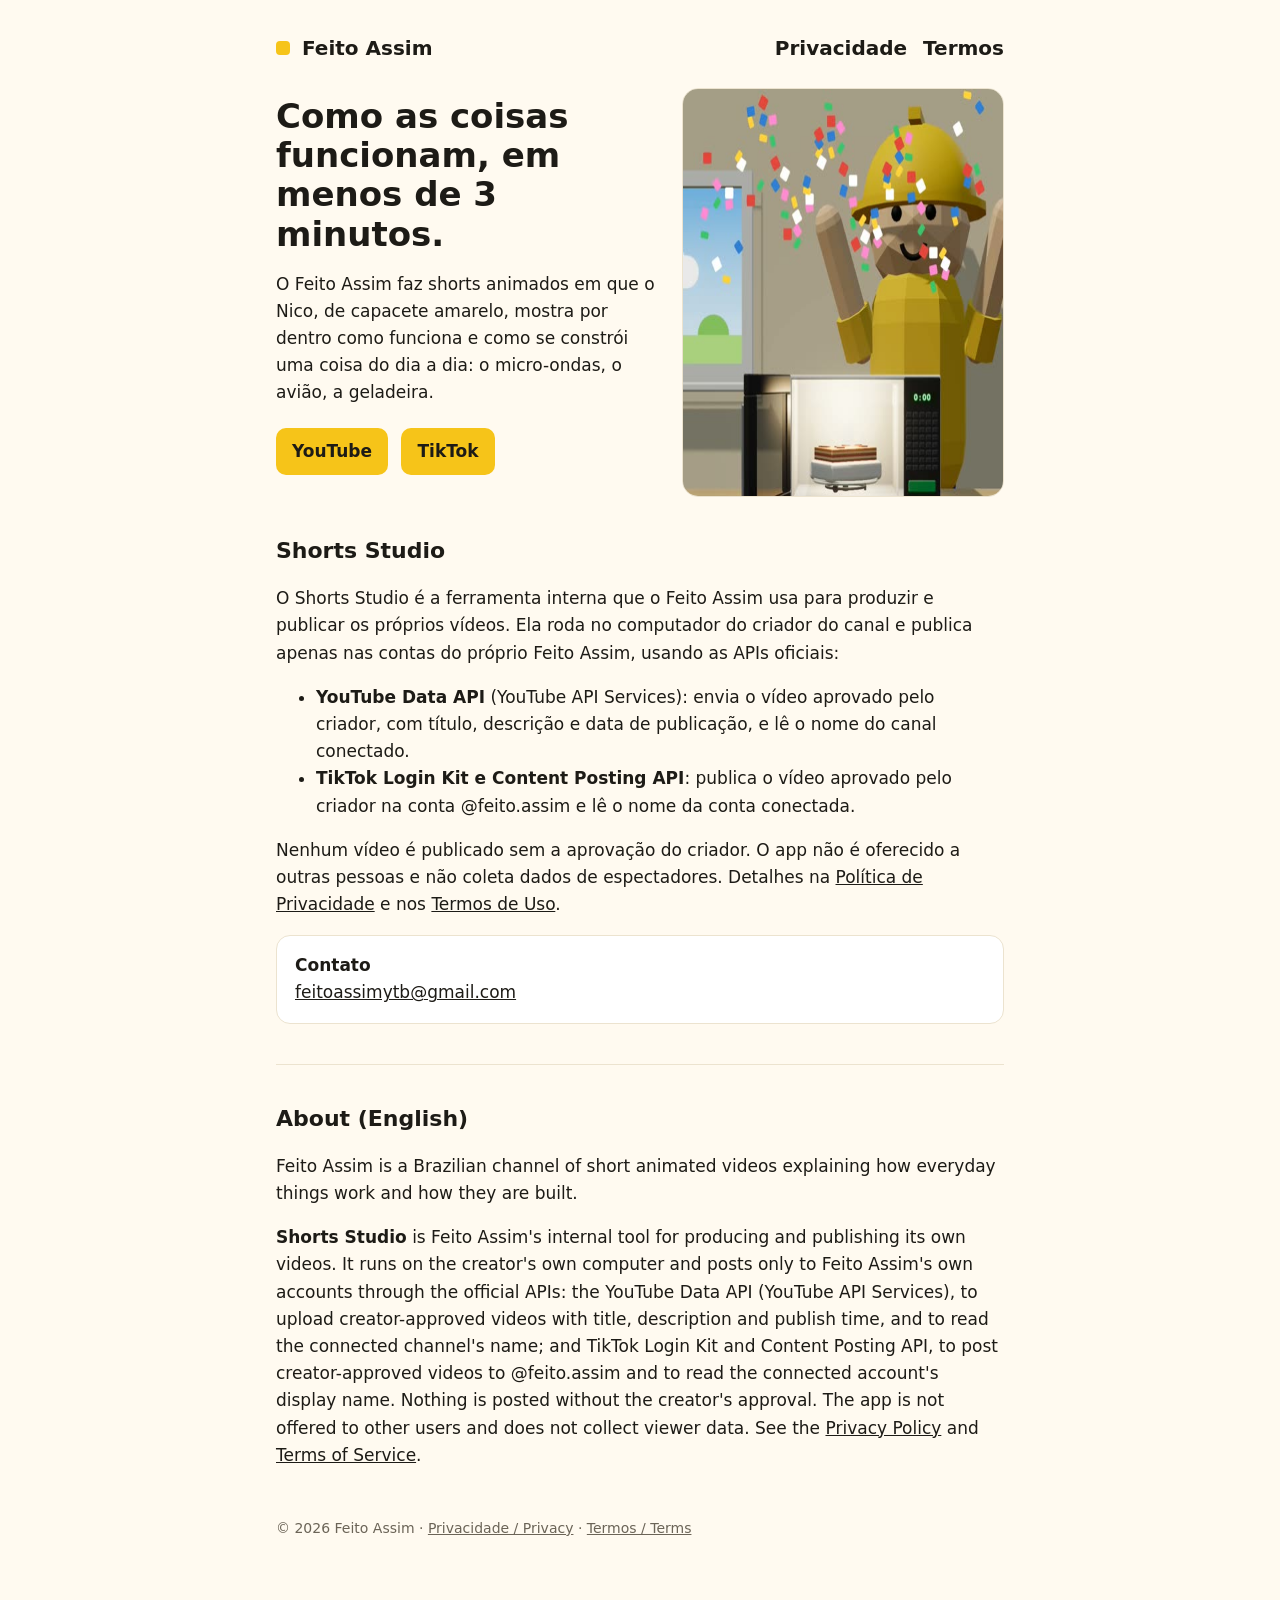
==== index.html @ c005b0bd "Site do Feito Assim: início, privacidade e termos Co-Authored-By: Claude Opus 5.5 <noreply@anthropic" ====
<!doctype html>
<html lang="pt-BR">
<head>
  <meta charset="utf-8">
  <meta name="viewport" content="width=device-width, initial-scale=1">
  <title>Feito Assim</title>
  <meta name="description" content="Feito Assim: shorts animados que mostram como as coisas funcionam e como se constroem.">
  <link rel="stylesheet" href="style.css">
</head>
<body>
<main>
  <header class="top">
    <span class="dot"></span><a href="./">Feito Assim</a>
    <nav><a href="privacy.html">Privacidade</a><a href="terms.html">Termos</a></nav>
  </header>

  <section class="hero">
    <div>
      <h1>Como as coisas funcionam, em menos de 3 minutos.</h1>
      <p>O Feito Assim faz shorts animados em que o Nico, de capacete amarelo, mostra por dentro como funciona e como se constrói uma coisa do dia a dia: o micro-ondas, o avião, a geladeira.</p>
      <p>
        <a class="btn" href="https://www.youtube.com/channel/UCoe7hYEBOX_LlvVfUPOHCBA">YouTube</a>
        <a class="btn" href="https://www.tiktok.com/@feito.assim">TikTok</a>
      </p>
    </div>
    <img src="assets/nico.jpg" alt="O Nico comemorando ao lado de um micro-ondas aberto" width="480" height="409">
  </section>

  <h2>Shorts Studio</h2>
  <p>O Shorts Studio é a ferramenta interna que o Feito Assim usa para produzir e publicar os próprios vídeos. Ela roda no computador do criador do canal e publica apenas nas contas do próprio Feito Assim, usando as APIs oficiais:</p>
  <ul>
    <li><b>YouTube Data API</b> (YouTube API Services): envia o vídeo aprovado pelo criador, com título, descrição e data de publicação, e lê o nome do canal conectado.</li>
    <li><b>TikTok Login Kit e Content Posting API</b>: publica o vídeo aprovado pelo criador na conta @feito.assim e lê o nome da conta conectada.</li>
  </ul>
  <p>Nenhum vídeo é publicado sem a aprovação do criador. O app não é oferecido a outras pessoas e não coleta dados de espectadores. Detalhes na <a href="privacy.html">Política de Privacidade</a> e nos <a href="terms.html">Termos de Uso</a>.</p>

  <div class="card">
    <b>Contato</b><br>
    <a href="mailto:feitoassimytb@gmail.com">feitoassimytb@gmail.com</a>
  </div>

  <hr>
  <section lang="en">
    <h2>About (English)</h2>
    <p>Feito Assim is a Brazilian channel of short animated videos explaining how everyday things work and how they are built.</p>
    <p><b>Shorts Studio</b> is Feito Assim's internal tool for producing and publishing its own videos. It runs on the creator's own computer and posts only to Feito Assim's own accounts through the official APIs: the YouTube Data API (YouTube API Services), to upload creator-approved videos with title, description and publish time, and to read the connected channel's name; and TikTok Login Kit and Content Posting API, to post creator-approved videos to @feito.assim and to read the connected account's display name. Nothing is posted without the creator's approval. The app is not offered to other users and does not collect viewer data. See the <a href="privacy.html">Privacy Policy</a> and <a href="terms.html">Terms of Service</a>.</p>
  </section>

  <footer>© 2026 Feito Assim · <a href="privacy.html">Privacidade / Privacy</a> · <a href="terms.html">Termos / Terms</a></footer>
</main>
</body>
</html>
---- style.css ----
:root { --bg: #fffaf0; --ink: #1d1b16; --mute: #6b6457; --accent: #f6c419; --card: #ffffff; --line: #ece3cf; }
@media (prefers-color-scheme: dark) { :root { --bg: #16140f; --ink: #f4efe4; --mute: #b3ab9a; --card: #211e17; --line: #353025; } }
* { box-sizing: border-box; }
body { margin: 0; background: var(--bg); color: var(--ink); font: 17px/1.6 system-ui, -apple-system, "Segoe UI", Roboto, sans-serif; }
main { max-width: 760px; margin: 0 auto; padding: 32px 16px 64px; }
header.top { display: flex; align-items: center; gap: 12px; margin-bottom: 24px; }
header.top a { color: inherit; text-decoration: none; font-weight: 800; font-size: 20px; }
.dot { width: 14px; height: 14px; border-radius: 4px; background: var(--accent); display: inline-block; }
nav { margin-left: auto; display: flex; gap: 16px; font-size: 15px; }
nav a { color: var(--mute); }
h1 { font-size: 34px; line-height: 1.15; margin: 8px 0 12px; }
h2 { font-size: 22px; margin: 36px 0 8px; }
h3 { font-size: 18px; margin: 24px 0 6px; }
p, li { color: var(--ink); }
.mute { color: var(--mute); }
.hero { display: grid; grid-template-columns: 1fr; gap: 20px; align-items: center; }
@media (min-width: 640px) { .hero { grid-template-columns: 1.2fr 1fr; } }
.hero img { width: 100%; border-radius: 16px; border: 1px solid var(--line); }
.card { background: var(--card); border: 1px solid var(--line); border-radius: 14px; padding: 16px 18px; margin: 16px 0; }
.btn { display: inline-block; background: var(--accent); color: #1d1b16; font-weight: 700; padding: 10px 16px; border-radius: 10px; text-decoration: none; margin: 4px 8px 4px 0; }
a { color: inherit; }
hr { border: 0; border-top: 1px solid var(--line); margin: 40px 0 24px; }
footer { font-size: 14px; color: var(--mute); margin-top: 48px; }
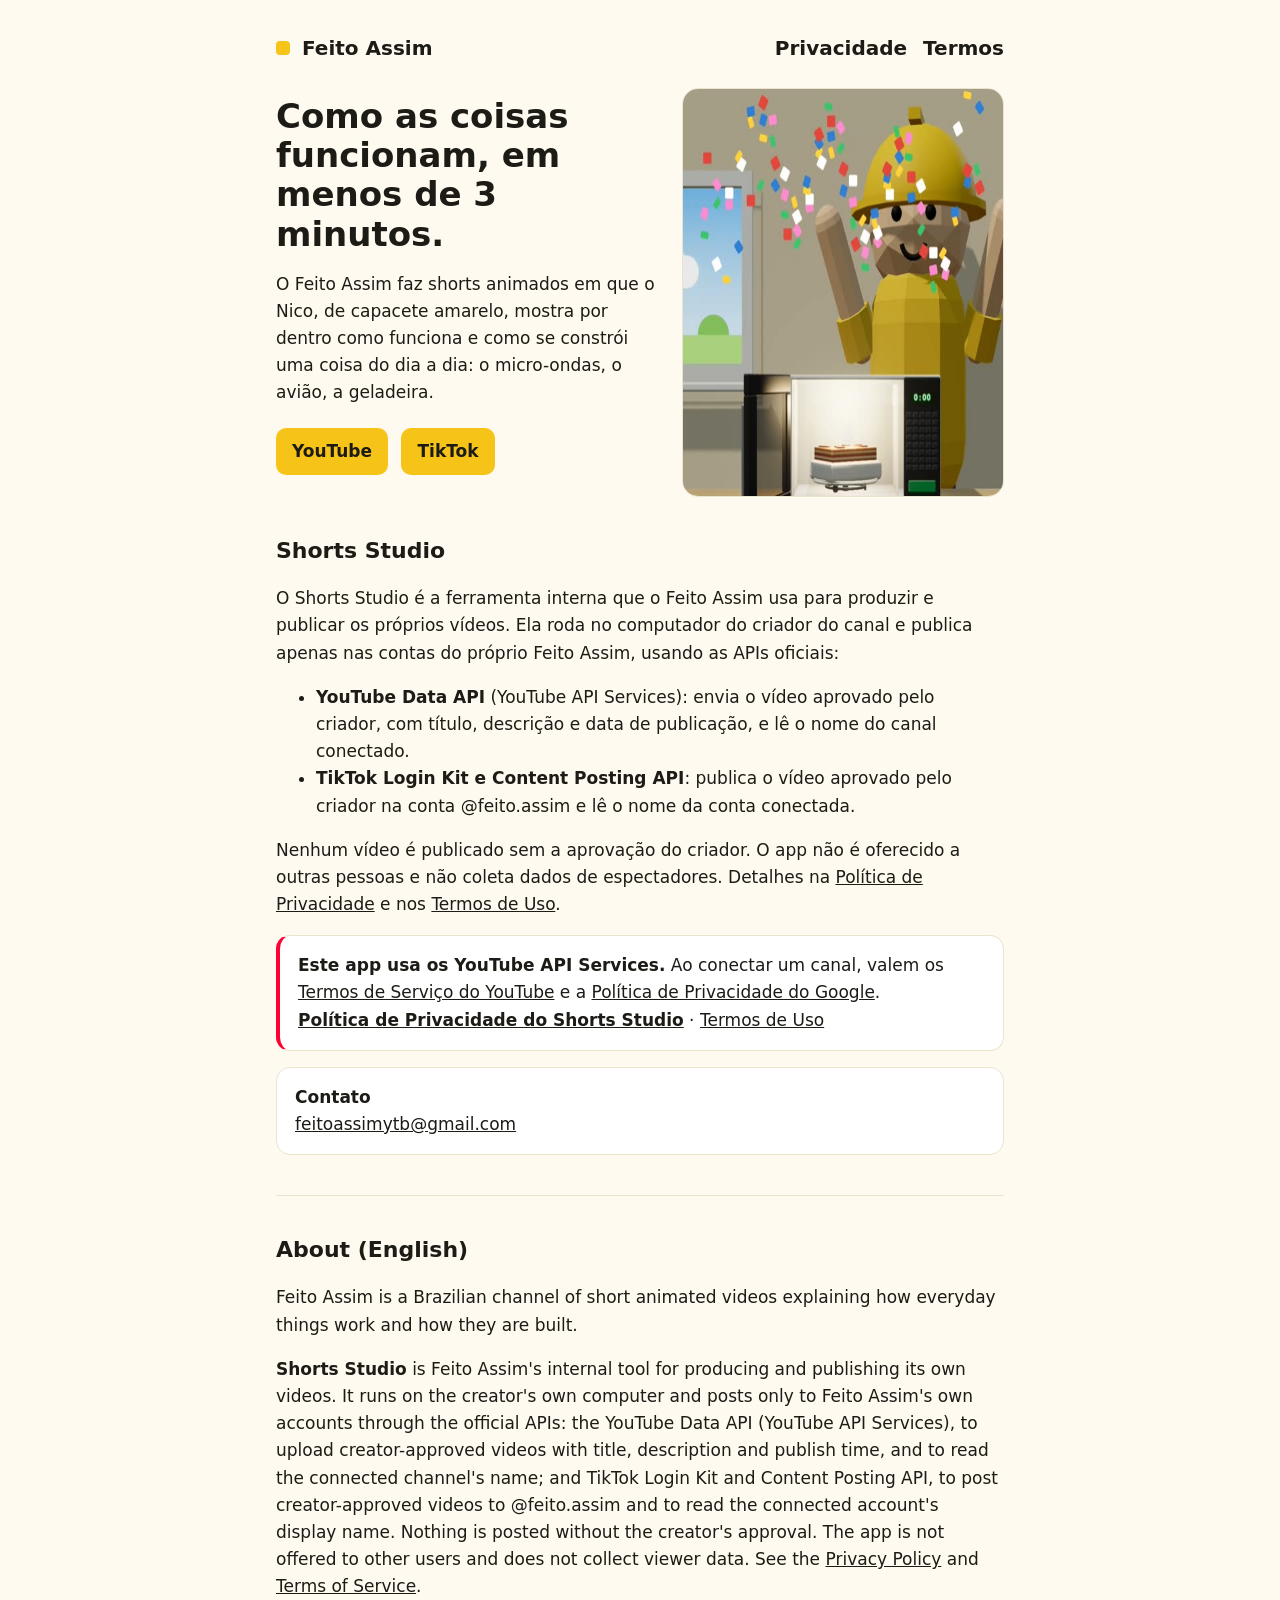
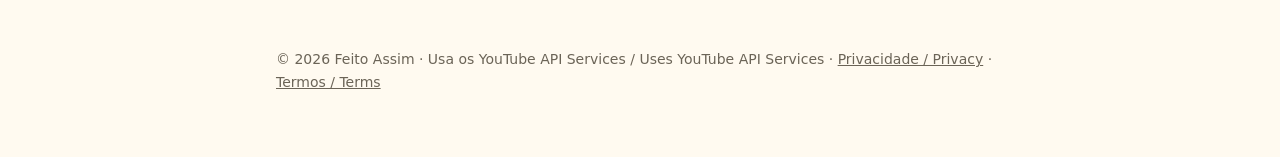
==== commit b977e443: "Início: aviso de uso dos YouTube API Services junto do link de privacidade Co-Authored-By: Claude Op" ====
--- a/index.html
+++ b/index.html
@@ -34,6 +34,11 @@
   </ul>
   <p>Nenhum vídeo é publicado sem a aprovação do criador. O app não é oferecido a outras pessoas e não coleta dados de espectadores. Detalhes na <a href="privacy.html">Política de Privacidade</a> e nos <a href="terms.html">Termos de Uso</a>.</p>
 
+  <div class="card yt">
+    <b>Este app usa os YouTube API Services.</b> Ao conectar um canal, valem os <a href="https://www.youtube.com/t/terms">Termos de Serviço do YouTube</a> e a <a href="https://policies.google.com/privacy">Política de Privacidade do Google</a>.<br>
+    <a href="privacy.html"><b>Política de Privacidade do Shorts Studio</b></a> · <a href="terms.html">Termos de Uso</a>
+  </div>
+
   <div class="card">
     <b>Contato</b><br>
     <a href="mailto:feitoassimytb@gmail.com">feitoassimytb@gmail.com</a>
@@ -46,7 +51,7 @@
     <p><b>Shorts Studio</b> is Feito Assim's internal tool for producing and publishing its own videos. It runs on the creator's own computer and posts only to Feito Assim's own accounts through the official APIs: the YouTube Data API (YouTube API Services), to upload creator-approved videos with title, description and publish time, and to read the connected channel's name; and TikTok Login Kit and Content Posting API, to post creator-approved videos to @feito.assim and to read the connected account's display name. Nothing is posted without the creator's approval. The app is not offered to other users and does not collect viewer data. See the <a href="privacy.html">Privacy Policy</a> and <a href="terms.html">Terms of Service</a>.</p>
   </section>
 
-  <footer>© 2026 Feito Assim · <a href="privacy.html">Privacidade / Privacy</a> · <a href="terms.html">Termos / Terms</a></footer>
+  <footer>© 2026 Feito Assim · Usa os YouTube API Services / Uses YouTube API Services · <a href="privacy.html">Privacidade / Privacy</a> · <a href="terms.html">Termos / Terms</a></footer>
 </main>
 </body>
 </html>
--- a/style.css
+++ b/style.css
@@ -21,3 +21,4 @@
 a { color: inherit; }
 hr { border: 0; border-top: 1px solid var(--line); margin: 40px 0 24px; }
 footer { font-size: 14px; color: var(--mute); margin-top: 48px; }
+.card.yt { border-left: 4px solid #ff0033; }
